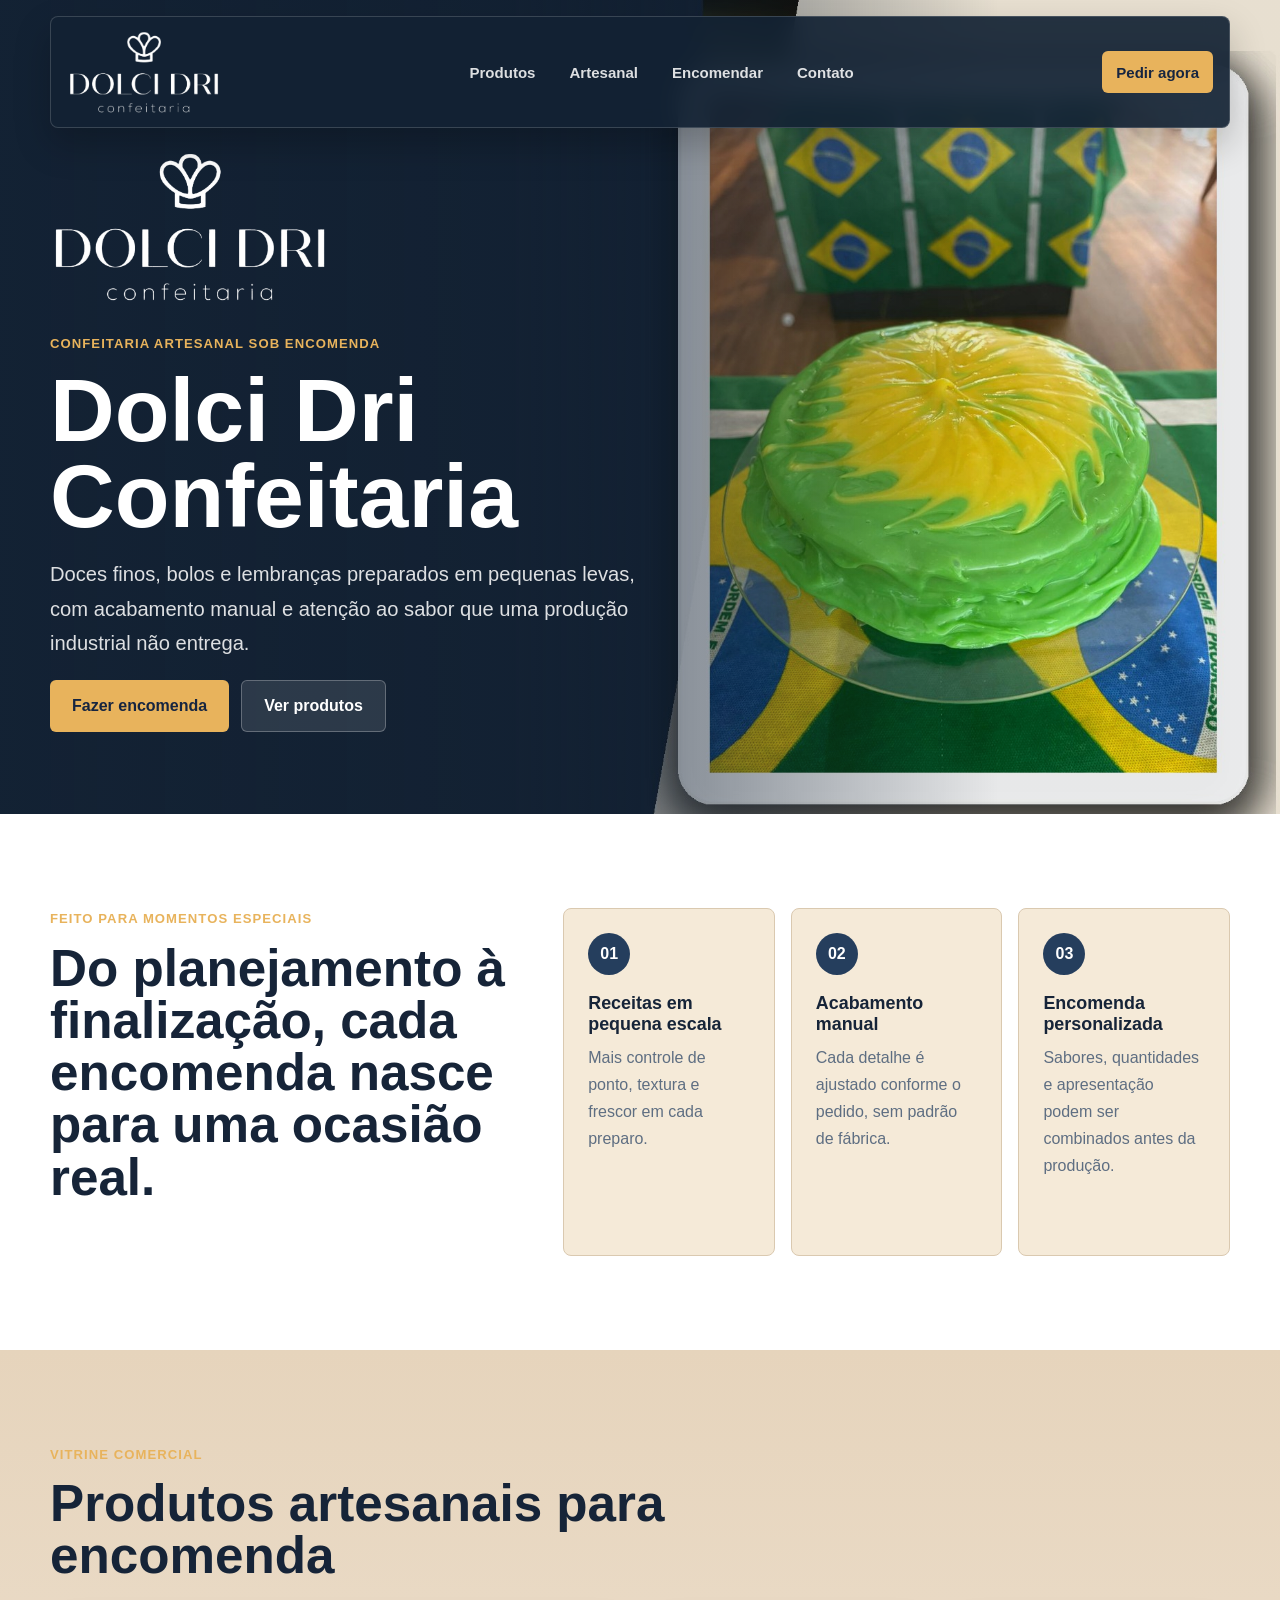
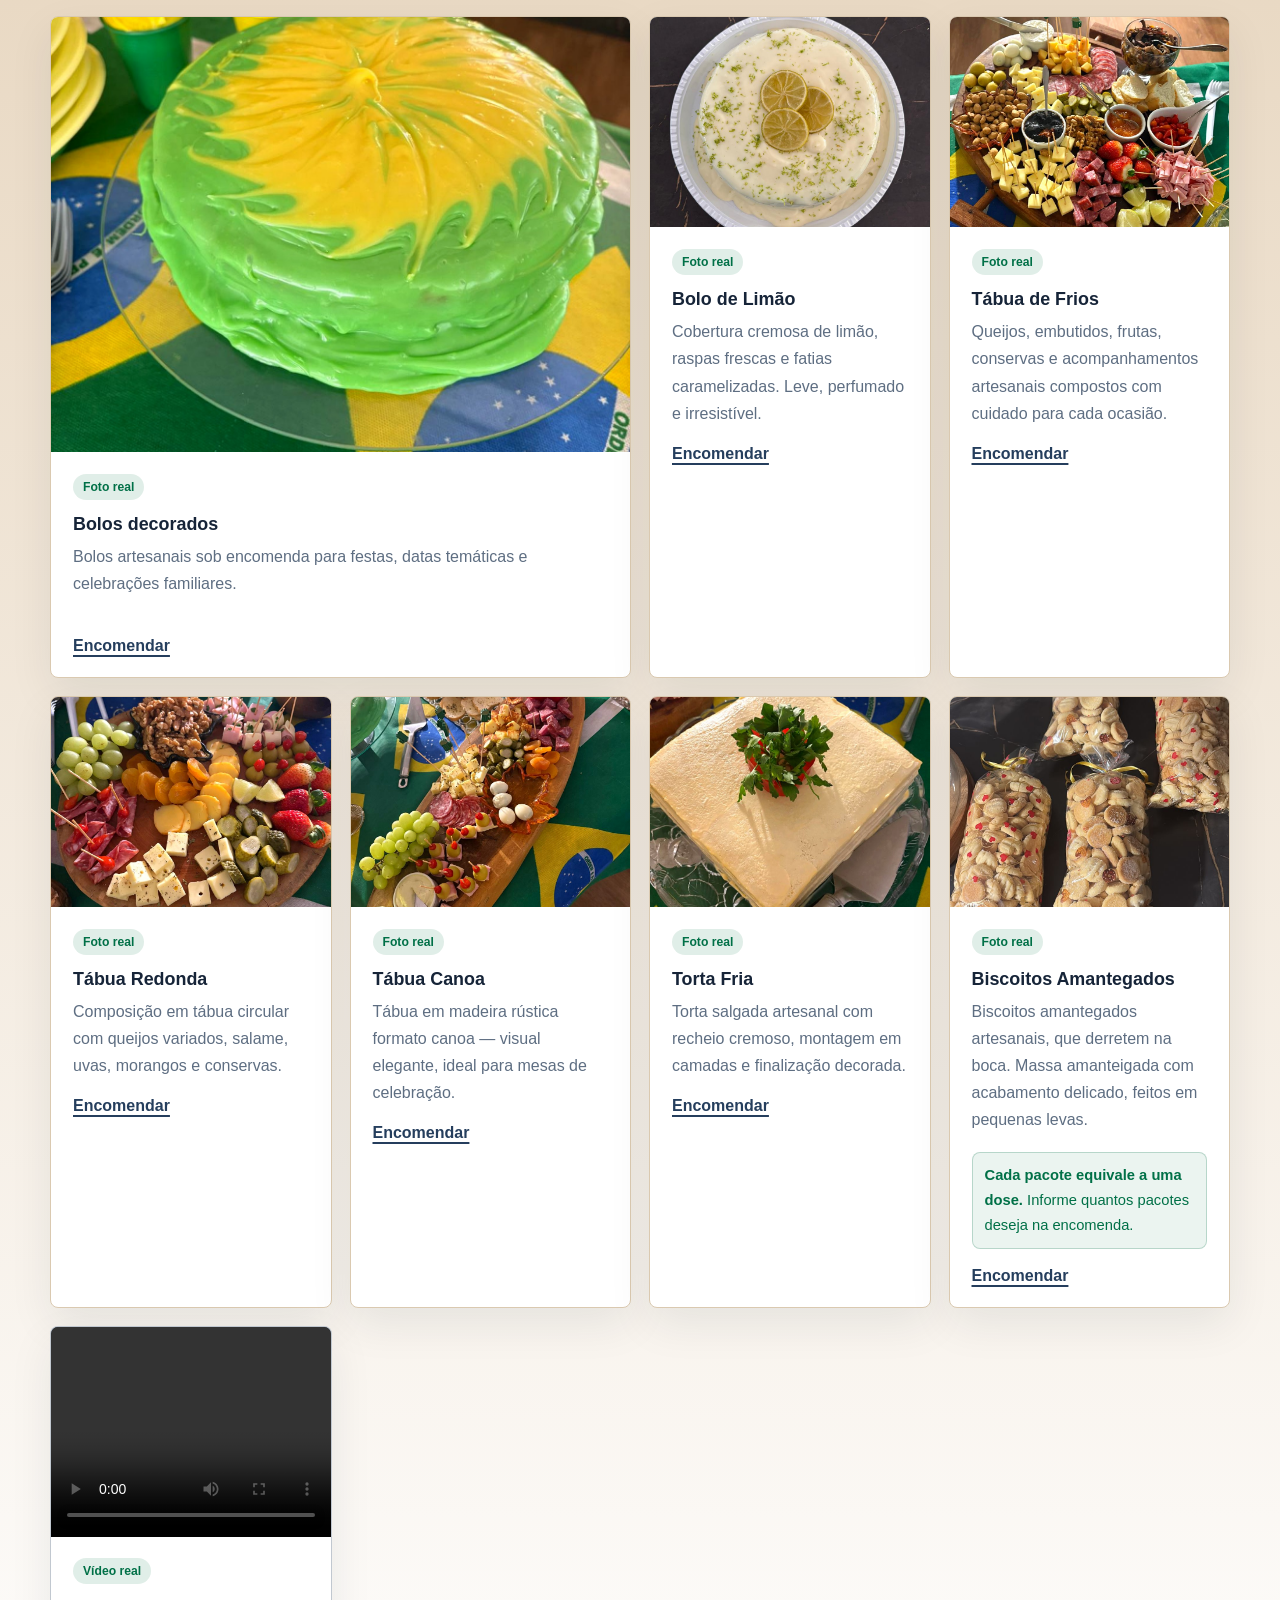
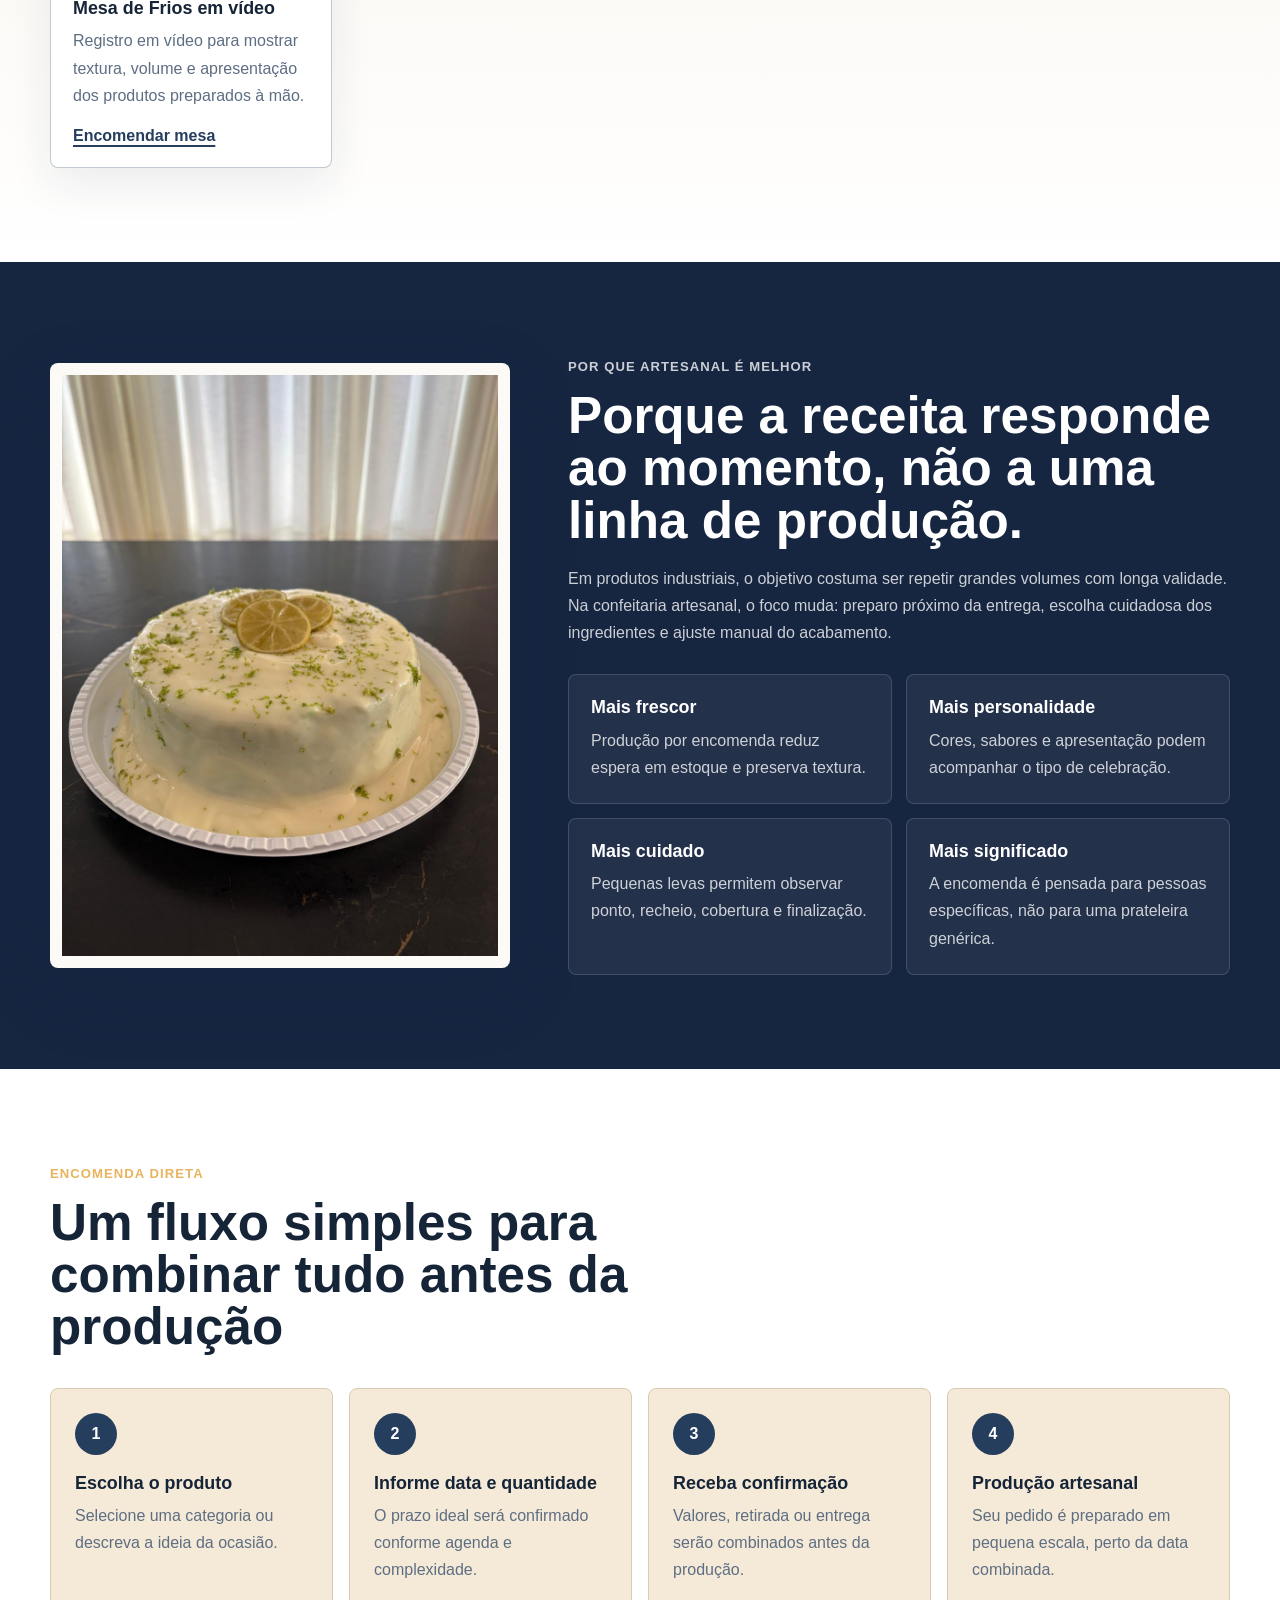
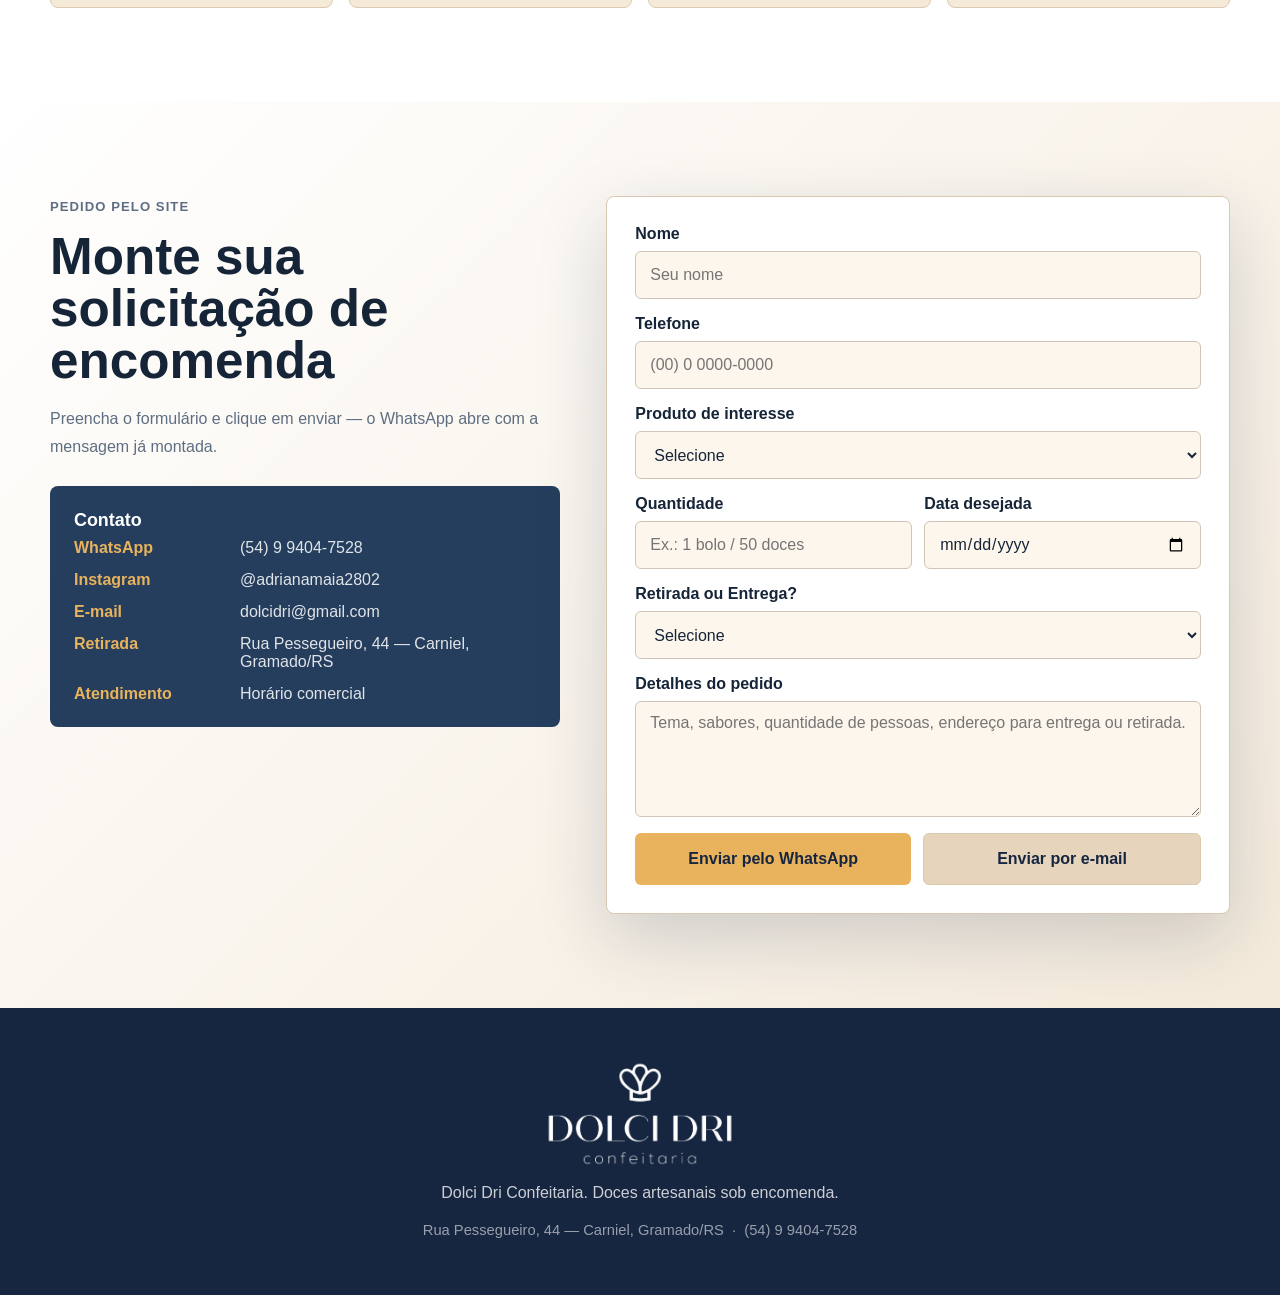
==== index.html @ 70c5432f "fix(cep): adiciona fallback BrasilAPI quando ViaCEP falha ou retorna erro CEPs de logradouro válidos" ====
<!doctype html>
<html lang="pt-BR">
  <head>
    <meta charset="utf-8">
    <meta name="viewport" content="width=device-width, initial-scale=1">
    <title>Dolci Dri Confeitaria | Doces artesanais sob encomenda</title>
    <meta
      name="description"
      content="Site institucional e comercial da Dolci Dri Confeitaria, com produtos artesanais sob encomenda, contato e pedido direto."
    >
    <link rel="preload" as="image" href="assets/hero-bolo-artesanal.jpg">
    <link rel="stylesheet" href="styles.css">
  </head>
  <body>
    <header class="site-header" aria-label="Cabeçalho">
      <a class="brand" href="#inicio" aria-label="Dolci Dri Confeitaria">
        <img src="assets/logo-dolci-dri.png" alt="Dolci Dri Confeitaria">
      </a>
      <nav class="nav" aria-label="Navegação principal">
        <a href="#produtos">Produtos</a>
        <a href="#artesanal">Artesanal</a>
        <a href="#encomenda">Encomendar</a>
        <a href="#contato">Contato</a>
      </nav>
      <a class="header-cta" href="#encomenda">Pedir agora</a>
      <button class="nav-toggle" type="button" aria-label="Abrir menu" aria-expanded="false">
        <span></span>
        <span></span>
        <span></span>
      </button>
    </header>

    <main id="inicio">
      <section class="hero" aria-label="Apresentação da marca">
        <div class="hero-content">
          <img class="hero-logo" src="assets/logo-dolci-dri.png" alt="Dolci Dri Confeitaria">
          <p class="eyebrow">Confeitaria artesanal sob encomenda</p>
          <h1>Dolci Dri Confeitaria</h1>
          <p class="hero-copy">
            Doces finos, bolos e lembranças preparados em pequenas levas, com acabamento manual
            e atenção ao sabor que uma produção industrial não entrega.
          </p>
          <div class="hero-actions">
            <a class="button primary" href="#encomenda">Fazer encomenda</a>
            <a class="button secondary" href="#produtos">Ver produtos</a>
          </div>
        </div>
      </section>

      <section class="section intro">
        <div class="section-copy">
          <p class="eyebrow">Feito para momentos especiais</p>
          <h2>Do planejamento à finalização, cada encomenda nasce para uma ocasião real.</h2>
        </div>
        <div class="intro-grid" aria-label="Diferenciais rápidos">
          <article>
            <span>01</span>
            <h3>Receitas em pequena escala</h3>
            <p>Mais controle de ponto, textura e frescor em cada preparo.</p>
          </article>
          <article>
            <span>02</span>
            <h3>Acabamento manual</h3>
            <p>Cada detalhe é ajustado conforme o pedido, sem padrão de fábrica.</p>
          </article>
          <article>
            <span>03</span>
            <h3>Encomenda personalizada</h3>
            <p>Sabores, quantidades e apresentação podem ser combinados antes da produção.</p>
          </article>
        </div>
      </section>

      <section class="section products" id="produtos">
        <div class="section-copy">
          <p class="eyebrow">Vitrine comercial</p>
          <h2>Produtos artesanais para encomenda</h2>
        </div>

        <div class="product-grid">
          <article class="product-card featured-product">
            <img src="assets/products/bolo-verde-amarelo.jpg" alt="Bolo verde e amarelo artesanal" loading="lazy">
            <div>
              <span class="tag real">Foto real</span>
              <h3>Bolos decorados</h3>
              <p>Bolos artesanais sob encomenda para festas, datas temáticas e celebrações familiares.</p>
              <a href="#encomenda" data-product="Bolos decorados">Encomendar</a>
            </div>
          </article>

          <article class="product-card">
            <img src="assets/products/bolo-limao-topo.jpg" alt="Bolo de limão artesanal com cobertura cremosa e raspas" loading="lazy">
            <div>
              <span class="tag real">Foto real</span>
              <h3>Bolo de Limão</h3>
              <p>Cobertura cremosa de limão, raspas frescas e fatias caramelizadas. Leve, perfumado e irresistível.</p>
              <a href="#encomenda" data-product="Bolo de Limão">Encomendar</a>
            </div>
          </article>

          <article class="product-card">
            <img src="assets/products/tabua-frios-grande.jpg" alt="Tábua de frios completa com queijos, salames, frutas e acompanhamentos" loading="lazy">
            <div>
              <span class="tag real">Foto real</span>
              <h3>Tábua de Frios</h3>
              <p>Queijos, embutidos, frutas, conservas e acompanhamentos artesanais compostos com cuidado para cada ocasião.</p>
              <a href="#encomenda" data-product="Tábua de Frios">Encomendar</a>
            </div>
          </article>

          <article class="product-card">
            <img src="assets/products/tabua-frios-redonda.jpg" alt="Tábua de frios redonda com seleção de queijos, salame e frutas" loading="lazy">
            <div>
              <span class="tag real">Foto real</span>
              <h3>Tábua Redonda</h3>
              <p>Composição em tábua circular com queijos variados, salame, uvas, morangos e conservas.</p>
              <a href="#encomenda" data-product="Tábua Redonda">Encomendar</a>
            </div>
          </article>

          <article class="product-card">
            <img src="assets/products/tabua-frios-canoa.jpg" alt="Tábua de frios em formato canoa com embutidos e queijos" loading="lazy">
            <div>
              <span class="tag real">Foto real</span>
              <h3>Tábua Canoa</h3>
              <p>Tábua em madeira rústica formato canoa — visual elegante, ideal para mesas de celebração.</p>
              <a href="#encomenda" data-product="Tábua Canoa">Encomendar</a>
            </div>
          </article>

          <article class="product-card">
            <img src="assets/products/torta-fria.jpg" alt="Torta fria artesanal decorada com salsa e pimentão" loading="lazy">
            <div>
              <span class="tag real">Foto real</span>
              <h3>Torta Fria</h3>
              <p>Torta salgada artesanal com recheio cremoso, montagem em camadas e finalização decorada.</p>
              <a href="#encomenda" data-product="Torta fria">Encomendar</a>
            </div>
          </article>

          <article class="product-card">
            <img src="assets/products/biscoitos-amantegados.jpg" alt="Biscoitos amantegados artesanais embalados em pacote" loading="lazy">
            <div>
              <span class="tag real">Foto real</span>
              <h3>Biscoitos Amantegados</h3>
              <p>Biscoitos amantegados artesanais, que derretem na boca. Massa amanteigada com acabamento delicado, feitos em pequenas levas.</p>
              <p class="dose-note"><strong>Cada pacote equivale a uma dose.</strong> Informe quantos pacotes deseja na encomenda.</p>
              <a href="#encomenda" data-product="Biscoitos Amantegados">Encomendar</a>
            </div>
          </article>

          <article class="product-card video-card">
            <video controls playsinline preload="metadata">
              <source src="assets/products/video mesa sem audio.mp4" type="video/mp4">
              Seu navegador não conseguiu reproduzir este vídeo.
            </video>
            <div>
              <span class="tag real">Vídeo real</span>
              <h3>Mesa de Frios em vídeo</h3>
              <p>Registro em vídeo para mostrar textura, volume e apresentação dos produtos preparados à mão.</p>
              <a href="#encomenda" data-product="Mesa de Frios">Encomendar mesa</a>
            </div>
          </article>
        </div>
      </section>

      <section class="section craft" id="artesanal">
        <div class="craft-media">
          <img src="assets/products/bolo-limao-lateral.jpg" alt="Bolo de limão artesanal — acabamento e cobertura cremosa" loading="lazy">
        </div>
        <div class="craft-copy">
          <p class="eyebrow">Por que artesanal é melhor</p>
          <h2>Porque a receita responde ao momento, não a uma linha de produção.</h2>
          <p>
            Em produtos industriais, o objetivo costuma ser repetir grandes volumes com longa
            validade. Na confeitaria artesanal, o foco muda: preparo próximo da entrega, escolha
            cuidadosa dos ingredientes e ajuste manual do acabamento.
          </p>
          <div class="reason-list">
            <article>
              <h3>Mais frescor</h3>
              <p>Produção por encomenda reduz espera em estoque e preserva textura.</p>
            </article>
            <article>
              <h3>Mais personalidade</h3>
              <p>Cores, sabores e apresentação podem acompanhar o tipo de celebração.</p>
            </article>
            <article>
              <h3>Mais cuidado</h3>
              <p>Pequenas levas permitem observar ponto, recheio, cobertura e finalização.</p>
            </article>
            <article>
              <h3>Mais significado</h3>
              <p>A encomenda é pensada para pessoas específicas, não para uma prateleira genérica.</p>
            </article>
          </div>
        </div>
      </section>

      <section class="section process" aria-label="Como funciona a encomenda">
        <div class="section-copy">
          <p class="eyebrow">Encomenda direta</p>
          <h2>Um fluxo simples para combinar tudo antes da produção</h2>
        </div>
        <div class="steps">
          <article>
            <span>1</span>
            <h3>Escolha o produto</h3>
            <p>Selecione uma categoria ou descreva a ideia da ocasião.</p>
          </article>
          <article>
            <span>2</span>
            <h3>Informe data e quantidade</h3>
            <p>O prazo ideal será confirmado conforme agenda e complexidade.</p>
          </article>
          <article>
            <span>3</span>
            <h3>Receba confirmação</h3>
            <p>Valores, retirada ou entrega serão combinados antes da produção.</p>
          </article>
          <article>
            <span>4</span>
            <h3>Produção artesanal</h3>
            <p>Seu pedido é preparado em pequena escala, perto da data combinada.</p>
          </article>
        </div>
      </section>

      <section class="section order-section" id="encomenda">
        <div class="order-copy">
          <p class="eyebrow">Pedido pelo site</p>
          <h2>Monte sua solicitação de encomenda</h2>
          <p>
            Preencha o formulário e clique em enviar — o WhatsApp abre com a mensagem já montada.
          </p>
          <div class="contact-panel" id="contato">
            <h3>Contato</h3>
            <dl>
              <div>
                <dt>WhatsApp</dt>
                <dd>(54) 9 9404-7528</dd>
              </div>
              <div>
                <dt>Instagram</dt>
                <dd>@adrianamaia2802</dd>
              </div>
              <div>
                <dt>E-mail</dt>
                <dd>dolcidri@gmail.com</dd>
              </div>
              <div>
                <dt>Retirada</dt>
                <dd>Rua Pessegueiro, 44 — Carniel, Gramado/RS</dd>
              </div>
              <div>
                <dt>Atendimento</dt>
                <dd>Horário comercial</dd>
              </div>
            </dl>
          </div>
        </div>

        <form class="order-form" id="orderForm">
          <div class="field">
            <label for="name">Nome</label>
            <input id="name" name="name" autocomplete="name" placeholder="Seu nome" required>
          </div>
          <div class="field">
            <label for="phone">Telefone</label>
            <input id="phone" name="phone" inputmode="tel" autocomplete="tel" placeholder="(00) 0 0000-0000" required>
          </div>
          <div class="field">
            <label for="product">Produto de interesse</label>
            <select id="product" name="product" required>
              <option value="">Selecione</option>
              <option>Bolos decorados</option>
              <option>Bolo de Limão</option>
              <option>Tábua de Frios</option>
              <option>Tábua Redonda</option>
              <option>Tábua Canoa</option>
              <option>Torta fria</option>
              <option>Biscoitos Amantegados</option>
              <option>Mesa de Frios</option>
              <option>Outro produto artesanal</option>
            </select>
          </div>
          <div class="form-row">
            <div class="field">
              <label for="quantity">Quantidade</label>
              <input id="quantity" name="quantity" inputmode="numeric" placeholder="Ex.: 1 bolo / 50 doces" required>
            </div>
            <div class="field">
              <label for="date">Data desejada</label>
              <input id="date" name="date" type="date" required>
            </div>
          </div>
          <div class="field">
            <label for="delivery">Retirada ou Entrega?</label>
            <select id="delivery" name="delivery" required>
              <option value="">Selecione</option>
              <option value="Retirada no local">Retirada no local (Rua Pessegueiro, 44 — Gramado)</option>
              <option value="Entrega em endereço">Entrega em endereço</option>
            </select>
          </div>
          <div id="addressField" style="display:none">
            <div class="field">
              <label for="cep">CEP de entrega <span class="field-hint">— Gramado e Canela/RS</span></label>
              <div class="cep-row">
                <input id="cep" name="cep" inputmode="numeric" placeholder="00000-000" maxlength="9" autocomplete="postal-code">
                <span id="cepStatus" class="cep-status" aria-live="polite"></span>
              </div>
            </div>
            <div id="addressResult" style="display:none">
              <div class="field">
                <input id="addressStreet" name="addressStreet" class="address-street" readonly tabindex="-1" placeholder="Rua, bairro e cidade (preenchido pelo CEP)">
              </div>
              <div class="field">
                <label for="addressNumber">Número e complemento</label>
                <input id="addressNumber" name="addressNumber" placeholder="Ex.: 44, Apto 2" autocomplete="address-line2">
              </div>
            </div>
          </div>
          <div class="field">
            <label for="notes">Detalhes do pedido</label>
            <textarea
              id="notes"
              name="notes"
              rows="5"
              placeholder="Tema, sabores, quantidade de pessoas, endereço para entrega ou retirada."
            ></textarea>
          </div>
          <div class="form-actions">
            <button class="button primary" type="submit">Enviar pelo WhatsApp</button>
            <button class="button email-btn" type="button" id="emailBtn">Enviar por e-mail</button>
          </div>
        </form>
      </section>
    </main>

    <footer class="footer">
      <img src="assets/logo-dolci-dri.png" alt="Dolci Dri Confeitaria">
      <p>Dolci Dri Confeitaria. Doces artesanais sob encomenda.</p>
      <p class="placeholder-note">Rua Pessegueiro, 44 — Carniel, Gramado/RS &nbsp;·&nbsp; (54) 9 9404-7528</p>
    </footer>

    <div class="toast-area" id="toastArea" aria-live="polite" aria-atomic="true"></div>
    <script src="script.js?v=6"></script>
  </body>
</html>
---- styles.css ----
:root {
  --navy: #253e5d;
  --navy-dark: #162540;
  --ink: #162438;
  --muted: #5e6e82;
  --cream: #e6d4bc;
  --paper: #f5ead8;
  --line: #dac9b0;
  --gold: #e8b35c;
  --caramel: #b7784e;
  --green: #007047;
  --white: #ffffff;
  --shadow: 0 24px 70px rgba(22, 37, 64, 0.18);
}

* {
  box-sizing: border-box;
}

html {
  scroll-behavior: smooth;
}

body {
  margin: 0;
  font-family: Arial, Helvetica, sans-serif;
  color: var(--ink);
  background: var(--paper);
  overflow-x: hidden;
  -webkit-font-smoothing: antialiased;
  -moz-osx-font-smoothing: grayscale;
}

img {
  display: block;
  max-width: 100%;
}

a {
  color: inherit;
}

.site-header {
  position: fixed;
  z-index: 50;
  top: 16px;
  left: 50%;
  width: min(1180px, calc(100% - 32px));
  min-height: 72px;
  transform: translateX(-50%);
  display: grid;
  grid-template-columns: auto 1fr auto;
  align-items: center;
  gap: 24px;
  padding: 12px 16px;
  border: 1px solid rgba(255, 255, 255, 0.16);
  border-radius: 8px;
  background: rgba(19, 34, 52, 0.92);
  box-shadow: 0 16px 36px rgba(0, 0, 0, 0.22);
  backdrop-filter: blur(12px);
}

.brand {
  display: flex;
  align-items: center;
  width: 154px;
  min-height: 44px;
}

.brand img {
  width: 100%;
  height: auto;
}

.nav {
  display: flex;
  justify-content: center;
  gap: 6px;
}

.nav a,
.header-cta {
  display: inline-flex;
  align-items: center;
  justify-content: center;
  min-height: 42px;
  padding: 0 14px;
  border-radius: 6px;
  text-decoration: none;
  color: rgba(255, 255, 255, 0.86);
  font-size: 0.94rem;
  font-weight: 700;
}

.nav a:hover,
.nav a:focus-visible {
  background: rgba(255, 255, 255, 0.1);
  color: var(--white);
}

.header-cta {
  background: var(--gold);
  color: var(--navy-dark);
  transition: background 160ms;
}

.header-cta:hover,
.header-cta:focus-visible {
  background: #d9a44c;
}

.nav-toggle {
  display: none;
  width: 42px;
  height: 42px;
  border: 1px solid rgba(255, 255, 255, 0.22);
  border-radius: 6px;
  background: rgba(255, 255, 255, 0.08);
  cursor: pointer;
}

.nav-toggle span {
  display: block;
  width: 19px;
  height: 2px;
  margin: 4px auto;
  border-radius: 999px;
  background: var(--white);
}

.hero {
  min-height: 88svh;
  display: flex;
  align-items: center;
  padding: 148px max(24px, calc((100vw - 1180px) / 2)) 82px;
  background:
    linear-gradient(90deg, rgba(19, 34, 52, 0.88) 0%, rgba(19, 34, 52, 0.7) 40%, rgba(19, 34, 52, 0.06) 78%),
    url("assets/hero-bolo-artesanal.jpg") center / cover no-repeat;
  color: var(--white);
}

.hero-content {
  width: min(640px, 100%);
}

.hero-logo {
  width: min(280px, 68vw);
  margin-bottom: 28px;
}

.eyebrow {
  margin: 0 0 12px;
  color: var(--gold);
  font-weight: 800;
  text-transform: uppercase;
  font-size: 0.82rem;
  letter-spacing: 0.08em;
}

h1,
h2,
h3,
p {
  margin-top: 0;
}

h1 {
  max-width: 700px;
  margin-bottom: 18px;
  font-size: clamp(3rem, 7vw, 6.7rem);
  line-height: 0.96;
}

h2 {
  font-size: clamp(2rem, 4vw, 4rem);
  line-height: 1.02;
  margin-bottom: 18px;
}

h3 {
  font-size: 1.12rem;
  line-height: 1.18;
  margin-bottom: 8px;
}

p {
  line-height: 1.7;
}

.hero-copy {
  max-width: 610px;
  color: rgba(255, 255, 255, 0.86);
  font-size: clamp(1.04rem, 1.8vw, 1.26rem);
}

.hero-actions,
.form-row {
  display: flex;
  gap: 12px;
  flex-wrap: wrap;
}

.button {
  display: inline-flex;
  align-items: center;
  justify-content: center;
  min-height: 52px;
  padding: 0 22px;
  border: 0;
  border-radius: 6px;
  text-decoration: none;
  font: inherit;
  font-weight: 800;
  cursor: pointer;
  transition: background 160ms, color 160ms;
}

.button.primary {
  background: var(--gold);
  color: var(--navy-dark);
}

.button.primary:hover,
.button.primary:focus-visible {
  background: #d9a44c;
}

.button.secondary {
  background: rgba(255, 255, 255, 0.11);
  color: var(--white);
  border: 1px solid rgba(255, 255, 255, 0.26);
}

.section {
  padding: 94px max(24px, calc((100vw - 1180px) / 2));
}

.section-copy {
  max-width: 780px;
  margin-bottom: 34px;
}

.section-copy p:not(.eyebrow) {
  color: var(--muted);
  font-size: 1.04rem;
}

.intro {
  display: grid;
  grid-template-columns: minmax(0, 0.95fr) minmax(0, 1.35fr);
  gap: 44px;
  background: var(--white);
}

.intro-grid {
  display: grid;
  grid-template-columns: repeat(3, minmax(0, 1fr));
  gap: 16px;
  align-items: stretch;
}

.intro-grid article,
.steps article {
  padding: 24px;
  border: 1px solid var(--line);
  border-radius: 8px;
  background: var(--paper);
}

.intro-grid span,
.steps span {
  display: inline-flex;
  align-items: center;
  justify-content: center;
  width: 42px;
  height: 42px;
  margin-bottom: 18px;
  border-radius: 50%;
  background: var(--navy);
  color: var(--white);
  font-weight: 800;
}

.intro-grid p,
.steps p {
  margin-bottom: 0;
  color: var(--muted);
}

.products {
  background: linear-gradient(180deg, var(--cream), #ffffff);
}

.product-grid {
  display: grid;
  grid-template-columns: repeat(4, minmax(0, 1fr));
  gap: 18px;
}

.product-card {
  overflow: hidden;
  border: 1px solid var(--line);
  border-radius: 8px;
  background: var(--white);
  box-shadow: 0 16px 44px rgba(19, 34, 52, 0.08);
}

.product-card.featured-product {
  grid-column: span 2;
}

.product-card img {
  width: 100%;
  aspect-ratio: 4 / 3;
  object-fit: cover;
  background: var(--cream);
}

.product-card video {
  width: 100%;
  aspect-ratio: 4 / 3;
  display: block;
  object-fit: contain;
  background: var(--navy-dark);
}

.video-card {
  border-color: rgba(34, 57, 86, 0.28);
}

.product-card div {
  padding: 22px;
}

.tag {
  display: inline-flex;
  margin-bottom: 14px;
  padding: 6px 10px;
  border-radius: 999px;
  background: #f2e6d1;
  color: #7a5135;
  font-size: 0.76rem;
  font-weight: 800;
}

.tag.real {
  background: rgba(0, 112, 71, 0.12);
  color: var(--green);
}

.product-card p {
  min-height: 76px;
  margin-bottom: 18px;
  color: var(--muted);
}

.product-card p.dose-note {
  min-height: 0;
  margin-bottom: 18px;
  padding: 10px 12px;
  border-radius: 8px;
  border: 1px solid rgba(0, 112, 71, 0.22);
  background: rgba(0, 112, 71, 0.08);
  color: var(--green);
  font-size: 0.92rem;
}

.product-card p.dose-note strong {
  color: var(--green);
}

.product-card a {
  font-weight: 800;
  color: var(--navy);
  text-decoration-thickness: 2px;
  text-underline-offset: 4px;
}

.craft {
  display: grid;
  grid-template-columns: minmax(280px, 0.82fr) minmax(0, 1.18fr);
  gap: 58px;
  align-items: center;
  background: var(--navy-dark);
  color: var(--white);
}

.craft-media img {
  width: 100%;
  max-height: 780px;
  object-fit: contain;
  border: 12px solid rgba(255, 255, 255, 0.88);
  border-radius: 8px;
  box-shadow: var(--shadow);
  background: var(--cream);
}

.craft-copy p {
  color: rgba(255, 255, 255, 0.78);
}

.reason-list {
  display: grid;
  grid-template-columns: repeat(2, minmax(0, 1fr));
  gap: 14px;
  margin-top: 28px;
}

.reason-list article {
  padding: 22px;
  border: 1px solid rgba(255, 255, 255, 0.14);
  border-radius: 8px;
  background: rgba(255, 255, 255, 0.06);
}

.reason-list p {
  margin-bottom: 0;
}

.process {
  background: var(--white);
}

.steps {
  display: grid;
  grid-template-columns: repeat(4, minmax(0, 1fr));
  gap: 16px;
}

.order-section {
  display: grid;
  grid-template-columns: minmax(0, 0.9fr) minmax(320px, 1.1fr);
  gap: 46px;
  background: linear-gradient(135deg, #ffffff 0%, #f4eadb 100%);
}

.order-copy > p {
  color: var(--muted);
}

.contact-panel {
  margin-top: 26px;
  padding: 24px;
  border-radius: 8px;
  background: var(--navy);
  color: var(--white);
}

.contact-panel dl {
  display: grid;
  gap: 14px;
  margin: 0;
}

.contact-panel div {
  display: grid;
  grid-template-columns: 150px 1fr;
  gap: 16px;
  align-items: baseline;
}

.contact-panel dt {
  color: var(--gold);
  font-weight: 800;
}

.contact-panel dd {
  margin: 0;
  color: rgba(255, 255, 255, 0.86);
}

.order-form {
  padding: 28px;
  border: 1px solid var(--line);
  border-radius: 8px;
  background: var(--white);
  box-shadow: var(--shadow);
}

.field {
  display: grid;
  gap: 8px;
  margin-bottom: 16px;
}

.form-row .field {
  flex: 1 1 220px;
}

label {
  font-weight: 800;
}

input,
select,
textarea {
  width: 100%;
  min-height: 48px;
  border: 1px solid #cfc4b6;
  border-radius: 6px;
  padding: 12px 14px;
  font: inherit;
  color: var(--ink);
  background: #fdf6ec;
}

textarea {
  resize: vertical;
}

input:focus,
select:focus,
textarea:focus {
  outline: 3px solid rgba(232, 179, 92, 0.45);
  border-color: var(--gold);
}

.form-actions {
  display: flex;
  gap: 12px;
  margin-top: 6px;
}

.form-actions .button {
  flex: 1;
}

.email-btn {
  background: var(--cream);
  color: var(--navy-dark);
  border: 1.5px solid var(--line);
}

.email-btn:hover,
.email-btn:focus-visible {
  background: var(--line);
}

.form-note {
  margin: 14px 0 0;
  color: var(--muted);
  font-size: 0.9rem;
}

.field-hint {
  font-weight: 400;
  font-size: 0.88rem;
  color: var(--muted);
}

.cep-row {
  display: flex;
  align-items: center;
  gap: 12px;
}

.cep-row input {
  flex: 0 0 auto;
  width: 148px;
}

.cep-status {
  font-size: 0.88rem;
}

.cep-status.loading { color: var(--muted); }
.cep-status.ok      { color: var(--green); font-weight: 700; }
.cep-status.error   { color: #b42a2a;      font-weight: 700; }

#addressResult {
  display: grid;
  gap: 0;
}

.address-street {
  background: #f0e8dd;
  color: var(--muted);
  cursor: default;
}

code {
  color: var(--navy);
  font-weight: 800;
}

.footer {
  display: grid;
  justify-items: center;
  gap: 12px;
  padding: 52px 24px;
  text-align: center;
  background: var(--navy-dark);
  color: rgba(255, 255, 255, 0.78);
}

.footer img {
  width: 190px;
}

.footer p {
  margin: 0;
}

.placeholder-note {
  font-size: 0.92rem;
  color: rgba(255, 255, 255, 0.56);
}

.toast-area {
  position: fixed;
  z-index: 100;
  right: 18px;
  bottom: 18px;
  display: grid;
  gap: 10px;
  width: min(380px, calc(100vw - 36px));
}

.toast {
  padding: 14px 16px;
  border-radius: 8px;
  background: var(--navy);
  color: var(--white);
  box-shadow: 0 18px 40px rgba(0, 0, 0, 0.22);
  animation: toast-in 180ms ease-out;
}

.toast.warning {
  background: #7a5135;
}

.toast.success {
  background: var(--green);
}

@keyframes toast-in {
  from {
    transform: translateY(8px);
    opacity: 0;
  }
  to {
    transform: translateY(0);
    opacity: 1;
  }
}

@media (max-width: 980px) {
  .site-header {
    grid-template-columns: 1fr auto;
  }

  .brand {
    width: 138px;
  }

  .nav {
    grid-column: 1 / -1;
    justify-content: flex-start;
    overflow-x: auto;
    padding-bottom: 2px;
  }

  .hero {
    min-height: 86svh;
    padding-top: 178px;
    background:
      linear-gradient(180deg, rgba(19, 34, 52, 0.94) 0%, rgba(19, 34, 52, 0.8) 52%, rgba(19, 34, 52, 0.22) 100%),
      url("assets/hero-bolo-artesanal.jpg") center / cover no-repeat;
  }

  .intro,
  .craft,
  .order-section {
    grid-template-columns: 1fr;
  }

  .intro-grid,
  .product-grid,
  .reason-list,
  .steps {
    grid-template-columns: repeat(2, minmax(0, 1fr));
  }

  .product-card.featured-product {
    grid-column: span 1;
  }
}

@media (max-width: 640px) {
  .site-header {
    top: 10px;
    width: calc(100% - 20px);
    grid-template-columns: minmax(0, 1fr) auto auto;
    gap: 10px;
    padding: 10px;
  }

  .brand {
    width: 124px;
  }

  .nav-toggle {
    display: inline-block;
  }

  .site-header .nav {
    grid-column: 1 / -1;
    display: grid;
    grid-template-columns: repeat(2, minmax(0, 1fr));
    max-height: 0;
    overflow: hidden;
    gap: 8px;
    padding: 0;
    opacity: 0;
    transition: max-height 180ms ease, opacity 180ms ease, padding 180ms ease;
  }

  .site-header.nav-open .nav {
    max-height: 150px;
    padding-top: 8px;
    opacity: 1;
  }

  .header-cta {
    min-height: 38px;
    padding: 0 10px;
    font-size: 0.86rem;
  }

  .nav a {
    min-height: 42px;
    padding: 0 8px;
    font-size: 0.86rem;
    background: rgba(255, 255, 255, 0.08);
  }

  .hero {
    padding: 146px 20px 64px;
  }

  .hero-logo {
    width: 220px;
  }

  .section {
    padding: 70px 20px;
  }

  h1 {
    font-size: clamp(2.45rem, 14vw, 3.2rem);
  }

  .hero-actions .button {
    width: 100%;
  }

  .intro-grid,
  .product-grid,
  .reason-list,
  .steps {
    grid-template-columns: 1fr;
  }

  .contact-panel div {
    grid-template-columns: 1fr;
    gap: 2px;
  }

  .order-form {
    padding: 20px;
  }

  /* Botões do formulário empilhados */
  .form-actions {
    flex-direction: column;
  }

  /* CEP ocupa largura total */
  .cep-row {
    flex-wrap: wrap;
    gap: 8px;
  }

  .cep-row input {
    width: 100%;
  }

  /* Remove altura mínima dos parágrafos de card (desnecessária em coluna única) */
  .product-card p {
    min-height: 0;
  }

  /* Borda menor na foto de destaque da seção artesanal */
  .craft-media img {
    border-width: 6px;
  }

  /* Imagem do card ligeiramente mais alta em coluna única */
  .product-card img,
  .product-card video {
    aspect-ratio: 5 / 4;
  }
}
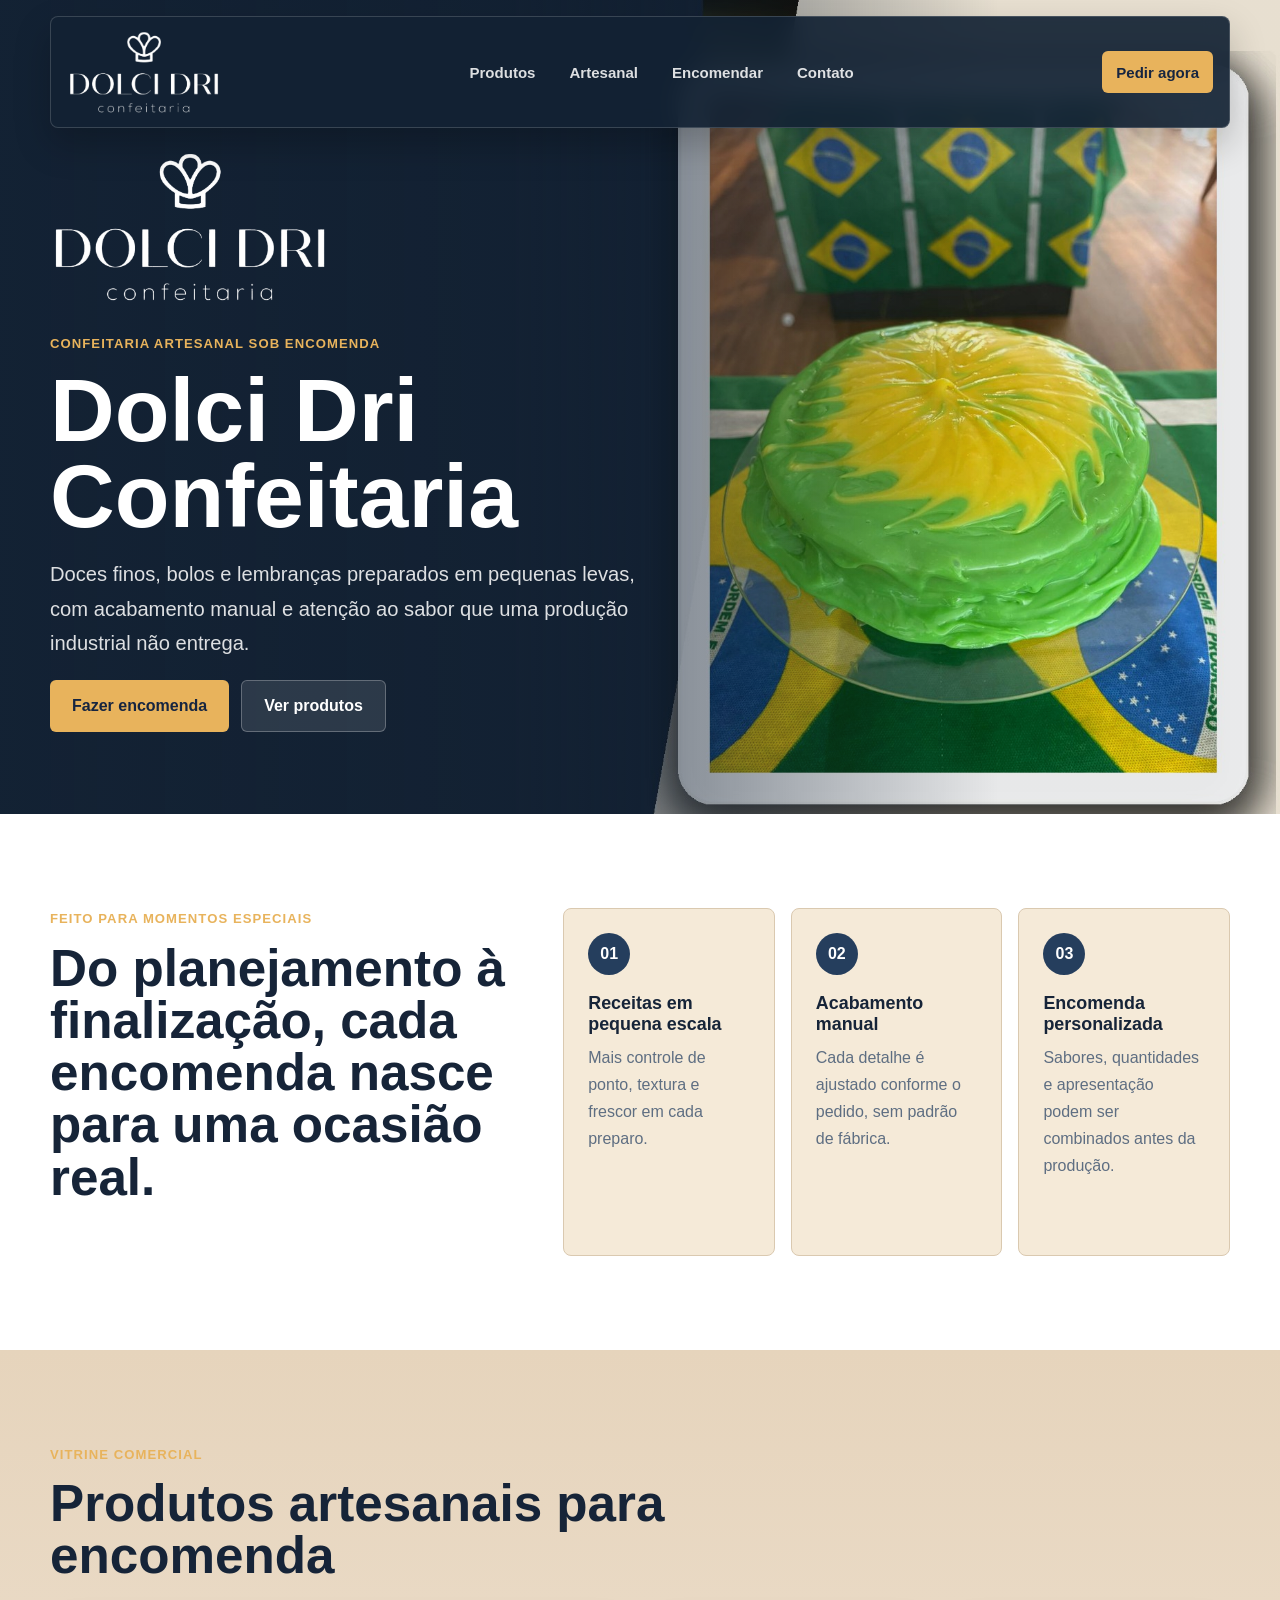
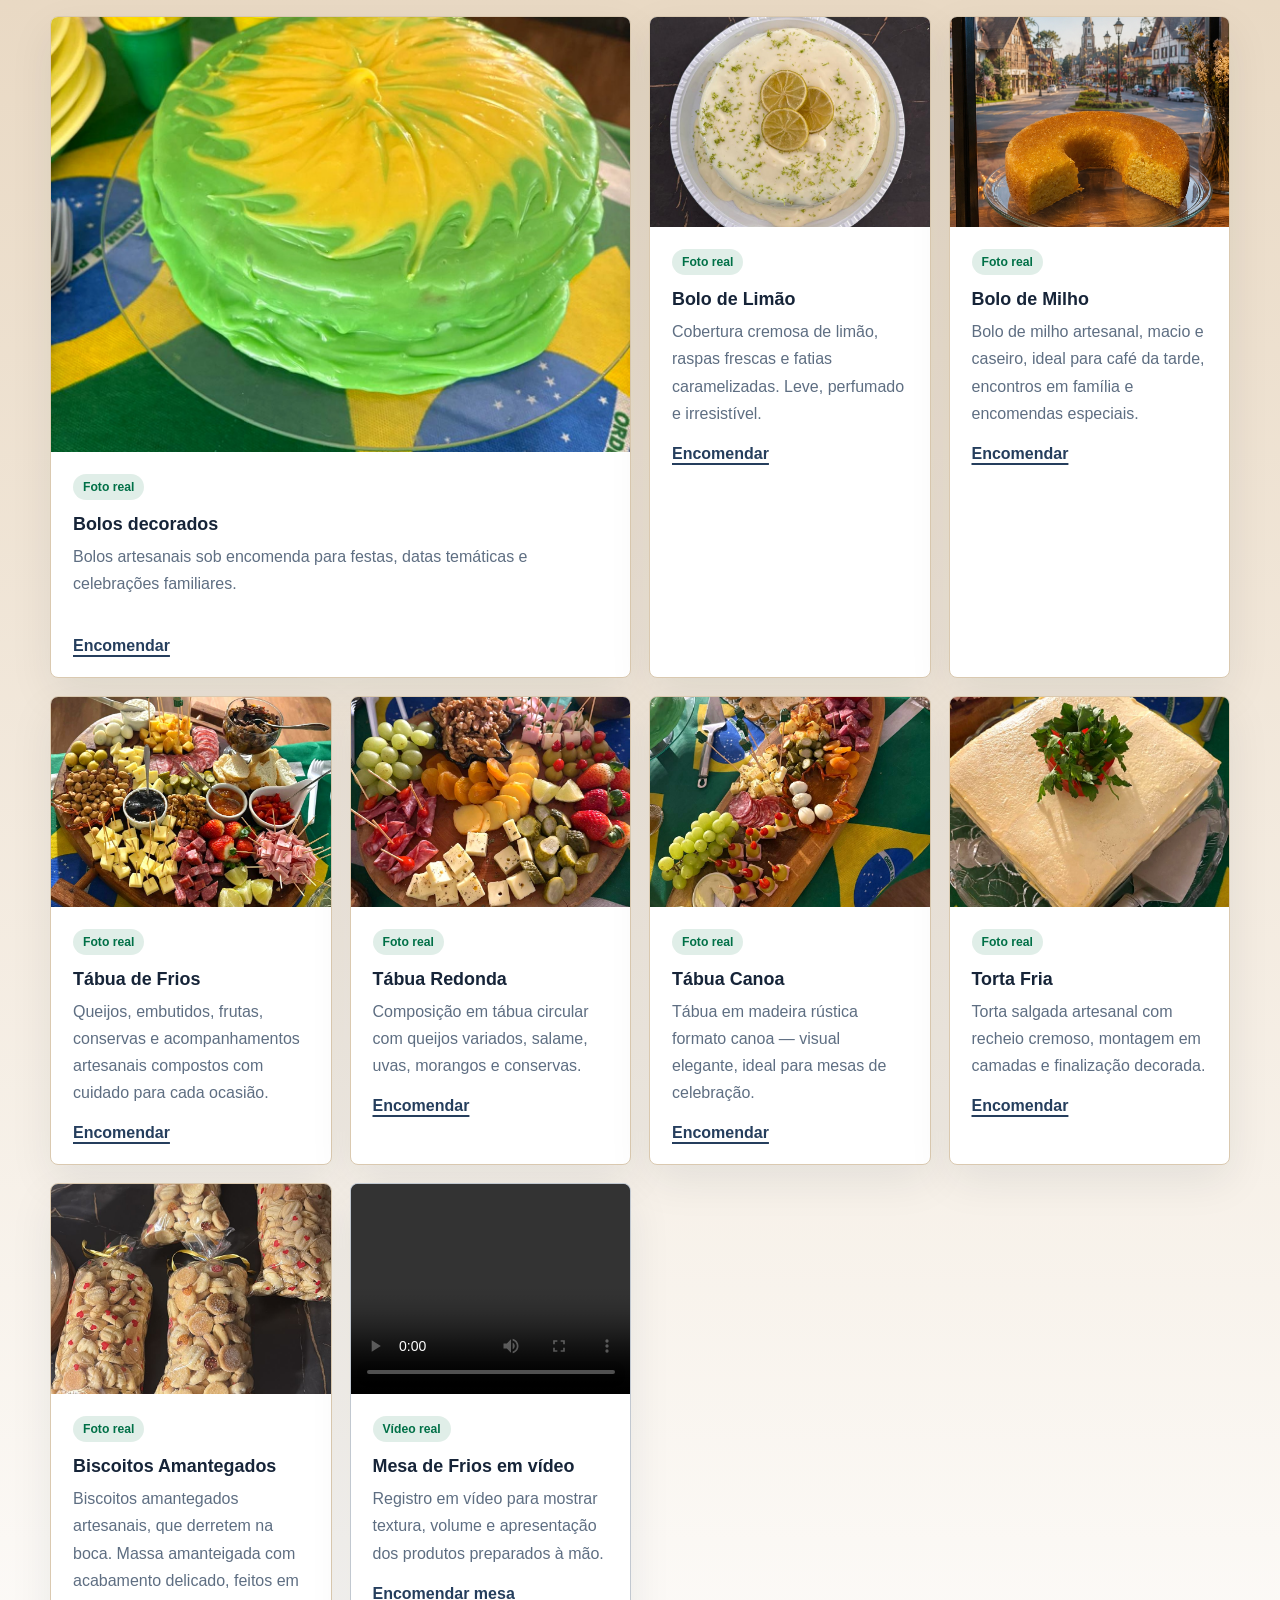
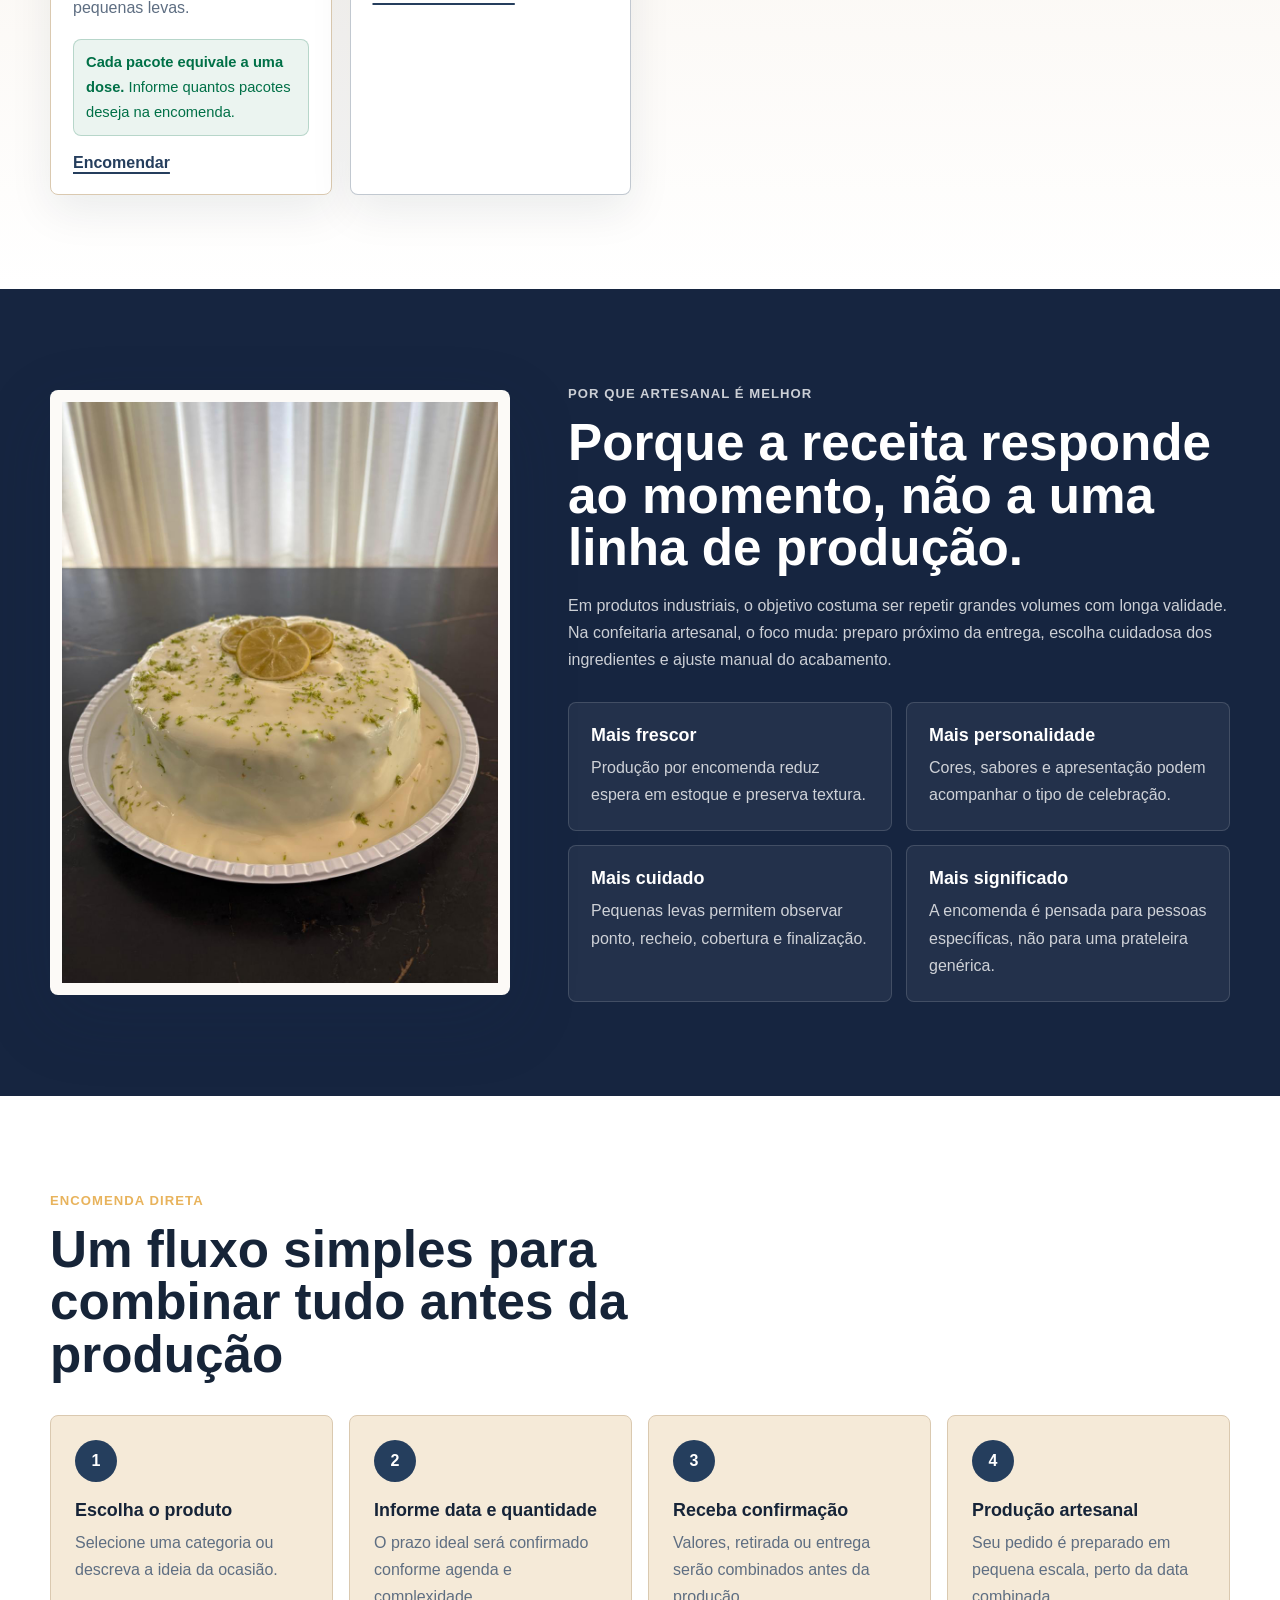
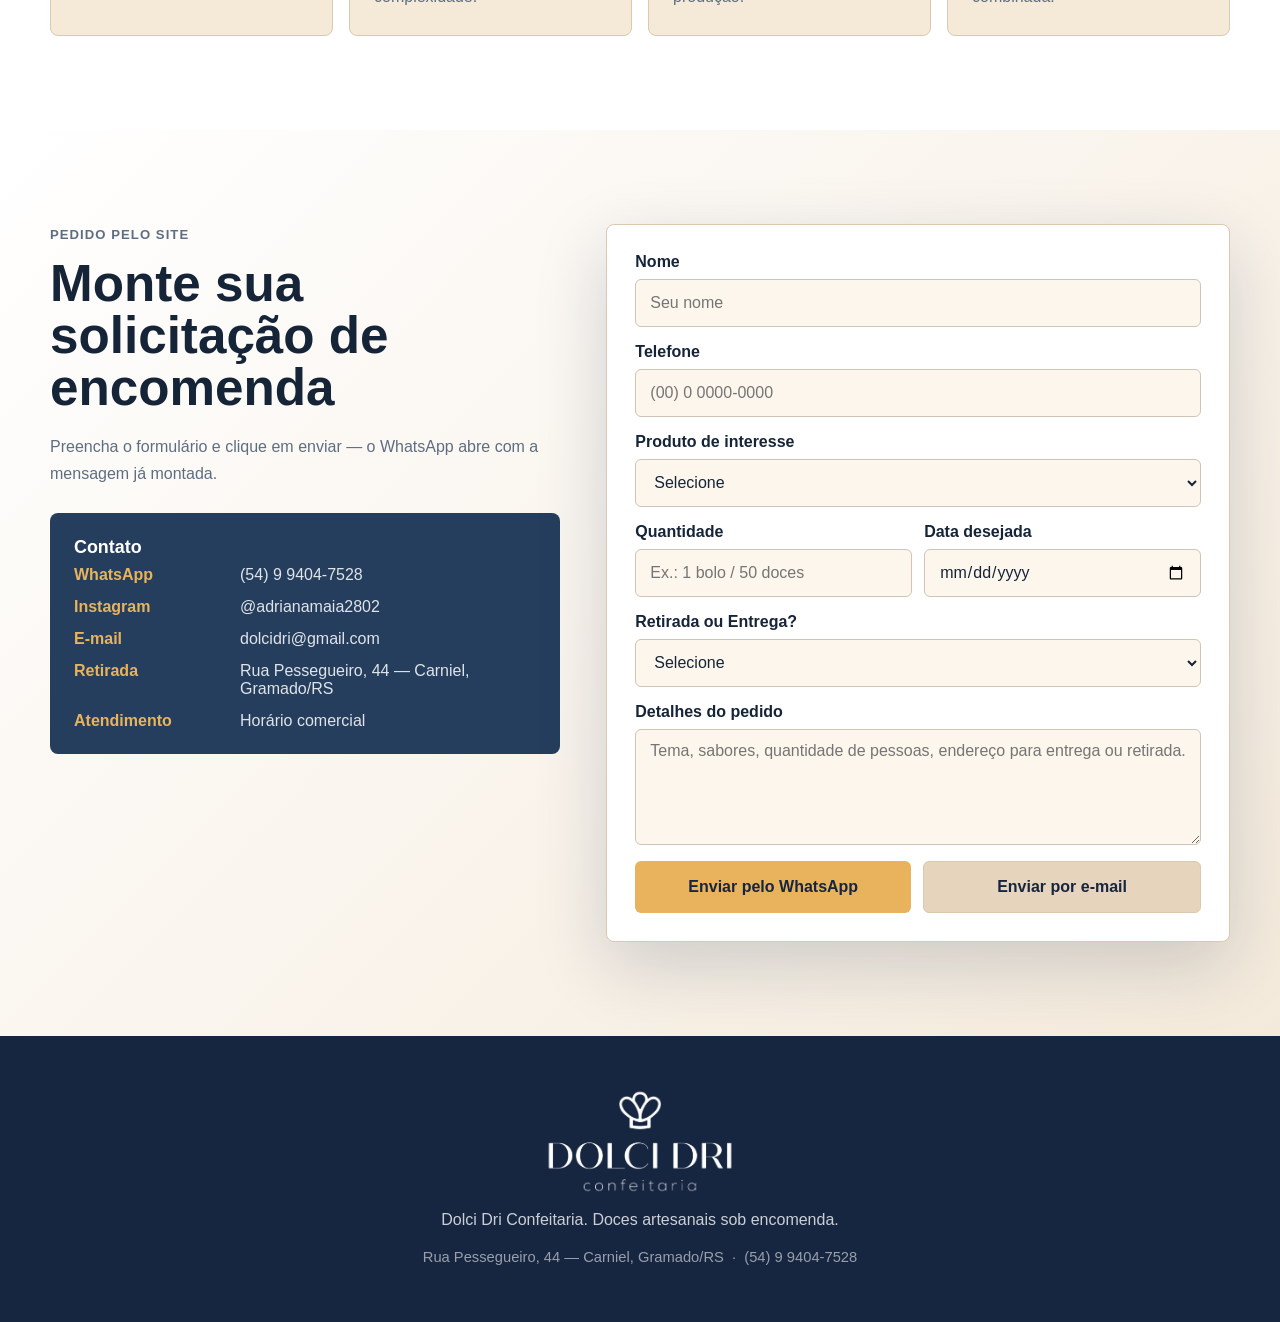
==== commit 4a84178e: "Adiciona bolo de milho ao site" ====
--- a/index.html
+++ b/index.html
@@ -99,6 +99,16 @@
           </article>
 
           <article class="product-card">
+            <img src="assets/products/bolo-de-milho-gramado.png" alt="Bolo de milho artesanal em prato com vista de Gramado" loading="lazy">
+            <div>
+              <span class="tag real">Foto real</span>
+              <h3>Bolo de Milho</h3>
+              <p>Bolo de milho artesanal, macio e caseiro, ideal para café da tarde, encontros em família e encomendas especiais.</p>
+              <a href="#encomenda" data-product="Bolo de Milho">Encomendar</a>
+            </div>
+          </article>
+
+          <article class="product-card">
             <img src="assets/products/tabua-frios-grande.jpg" alt="Tábua de frios completa com queijos, salames, frutas e acompanhamentos" loading="lazy">
             <div>
               <span class="tag real">Foto real</span>
@@ -275,6 +285,7 @@
               <option value="">Selecione</option>
               <option>Bolos decorados</option>
               <option>Bolo de Limão</option>
+              <option>Bolo de Milho</option>
               <option>Tábua de Frios</option>
               <option>Tábua Redonda</option>
               <option>Tábua Canoa</option>
@@ -318,6 +329,7 @@
                 <label for="addressNumber">Número e complemento</label>
                 <input id="addressNumber" name="addressNumber" placeholder="Ex.: 44, Apto 2" autocomplete="address-line2">
               </div>
+              <div id="freteResult" class="frete-result" style="display:none" aria-live="polite"></div>
             </div>
           </div>
           <div class="field">
@@ -344,6 +356,6 @@
     </footer>
 
     <div class="toast-area" id="toastArea" aria-live="polite" aria-atomic="true"></div>
-    <script src="script.js?v=6"></script>
+    <script src="script.js?v=12"></script>
   </body>
 </html>
--- a/styles.css
+++ b/styles.css
@@ -567,6 +567,25 @@
 .cep-status.ok      { color: var(--green); font-weight: 700; }
 .cep-status.error   { color: #b42a2a;      font-weight: 700; }
 
+.frete-result {
+  margin-top: 6px;
+  padding: 10px 12px;
+  border-radius: 8px;
+  font-size: 0.92rem;
+}
+.frete-result.loading { color: var(--muted); }
+.frete-result.ok {
+  color: var(--green);
+  font-weight: 700;
+  background: rgba(0, 112, 71, 0.08);
+  border: 1px solid rgba(0, 112, 71, 0.22);
+}
+.frete-result.info {
+  color: #8a6d00;
+  background: rgba(176, 137, 0, 0.08);
+  border: 1px solid rgba(176, 137, 0, 0.25);
+}
+
 #addressResult {
   display: grid;
   gap: 0;
